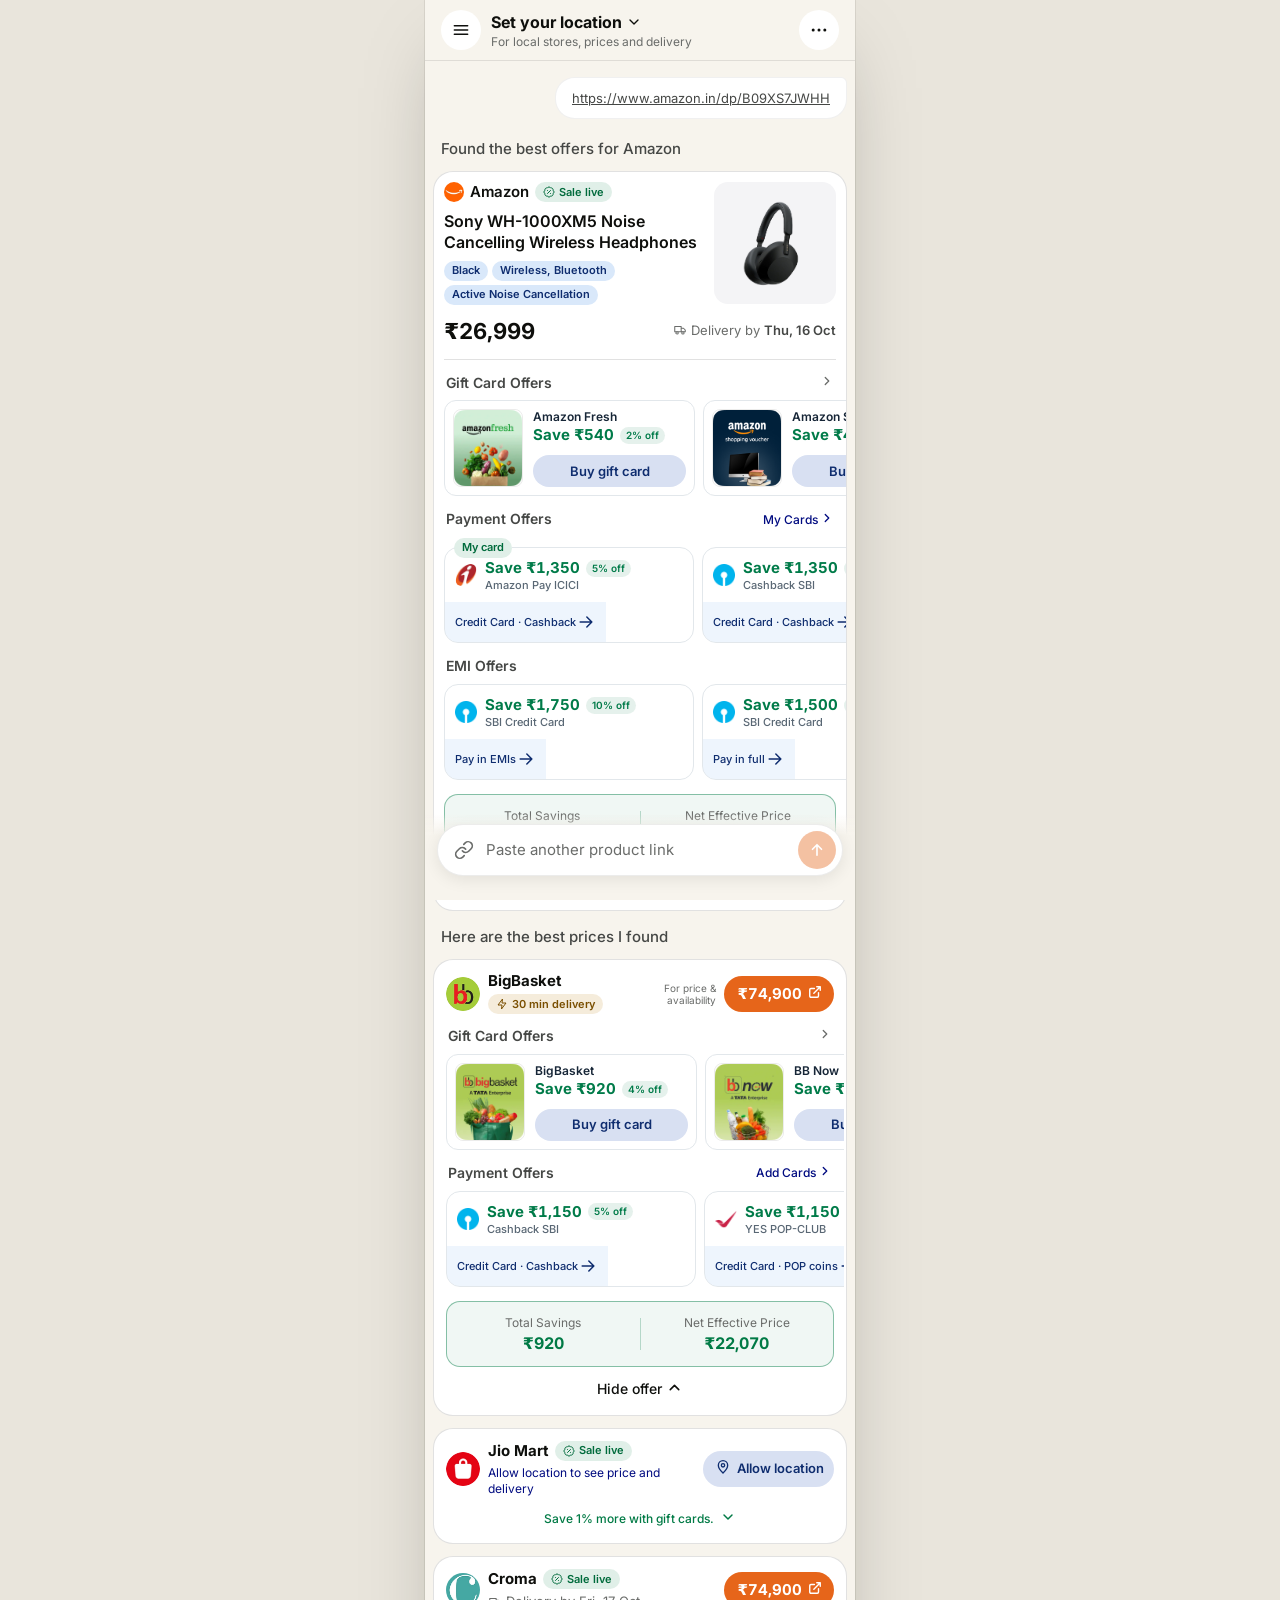
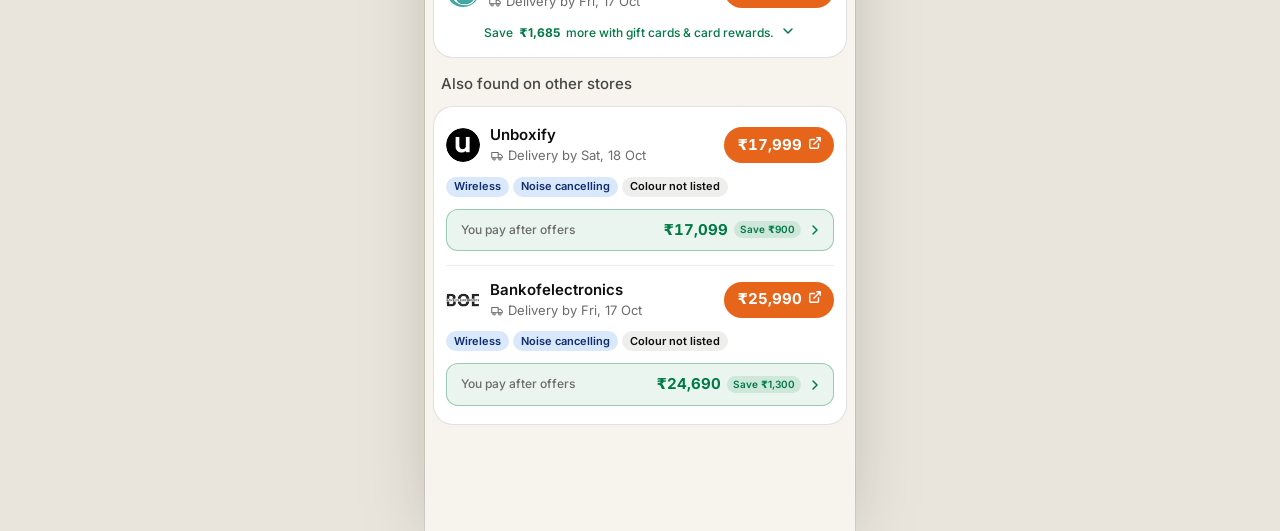
==== save8-local/redesign/results-v5.html @ f4f5a018 "Publish redesign/results-v5.html" ====
<!doctype html>
<html lang="en">
<head>
<meta charset="utf-8">
<meta name="viewport" content="width=device-width,initial-scale=1,viewport-fit=cover">
<meta name="robots" content="noindex,nofollow">
<title>Save8 · Results v5</title>
<meta name="description" content="Save8 results v5: Sony WH-1000XM5 from Amazon, with gift card, card and EMI offers and other stores. Built from Figma frame 488:7755.">
<style>
@font-face{font-family:Inter;src:url(assets-v5/fonts/inter.woff2) format("woff2");font-weight:100 900;font-display:swap}
:root{
  --page:#F7F4ED; --surface:#fff; --photo:#F4F4F6;
  --ink:#0E0F0C; --body:#454745; --muted:#6A6C6A; --muted-2:#596774;
  --line:rgba(14,15,12,.12); --line-soft:rgba(14,15,12,.08); --tile-line:#E2E7EB;
  --green:#007A45; --green-2:#007B49; --orange:#E6651A;
  --chip:#D9E8FA; --chip-ink:#0F2D6F; --btn2:#D8E0F2; --link:#000B80;
  --warn-bg:rgba(184,124,0,.14); --warn:#7A4F00; --neutral-bg:rgba(14,15,12,.07);
  --r-card:20px; --r-tile:14px;
}
*{box-sizing:border-box;margin:0}
html{-webkit-text-size-adjust:100%}
body{background:#e9e5dc;font-family:Inter,system-ui,sans-serif;color:var(--ink);-webkit-font-smoothing:antialiased;font-size:14px;line-height:1.35}
img{display:block;max-width:100%}
button,input{font:inherit;color:inherit}
button{cursor:pointer;border:0;background:none;padding:0}
a{color:inherit;text-decoration:none}
:focus-visible{outline:2px solid var(--orange);outline-offset:2px}
.num{font-variant-numeric:tabular-nums}
.sr-only{position:absolute;width:1px;height:1px;overflow:hidden;clip:rect(0,0,0,0);white-space:nowrap}

/* Phone column */
.app{max-width:430px;min-height:100vh;margin:0 auto;background:var(--page);display:flex;flex-direction:column;position:relative}
@media(min-width:600px){.app{box-shadow:0 0 0 1px rgba(14,15,12,.08),0 30px 80px -30px rgba(14,15,12,.35)}}

/* Header */
.hdr{position:sticky;top:0;z-index:5;display:flex;align-items:center;gap:10px;padding:10px 16px;background:var(--page);border-bottom:1px solid rgba(14,15,12,.10)}
.circle-btn{width:40px;height:40px;border-radius:999px;background:#fff;border:0;display:grid;place-items:center;flex:none}
.circle-btn svg{width:20px;height:20px}
.loc{flex:1;min-width:0;text-align:left;display:flex;flex-direction:column;gap:1px}
.loc .v{display:flex;align-items:center;gap:4px;font-weight:700;font-size:16px;line-height:22px}
.loc .v svg{flex:none}
.loc .h{font-size:12px;line-height:16px;color:var(--muted);white-space:nowrap;overflow:hidden;text-overflow:ellipsis}

/* Content */
main{flex:1;padding:12px 8px 20px;display:flex;flex-direction:column;gap:12px}
.bubble-row{display:flex;justify-content:flex-end;padding:4px 0 4px 48px}
.bubble{background:#fff;border:1px solid rgba(14,15,12,.06);border-radius:20px 6px 20px 20px;padding:11px 16px;max-width:100%}
.bubble a{display:block;font-size:13px;line-height:18px;color:var(--body);text-decoration:underline;white-space:nowrap;overflow:hidden;text-overflow:ellipsis;max-width:260px}
.heading{font-size:15px;font-weight:500;color:var(--body);padding:4px 8px 0}
.card{background:var(--surface);border:1px solid var(--line);border-radius:var(--r-card)}

/* Product + offers */
.po{padding:10px 0;display:flex;flex-direction:column;gap:14px}
.po > .sec{padding:0 10px}
.po > .sec.prod{padding:0 0 14px;margin:0 10px;display:flex;flex-direction:column;gap:12px;border-bottom:1px solid var(--line)}
.prod-top{display:flex;gap:12px;align-items:flex-start}
.prod-info{flex:1;min-width:0;display:flex;flex-direction:column;gap:8px}
.store-line{display:flex;align-items:center;gap:6px}
.store-line img{width:20px;height:20px;border-radius:99px}
.store-line b{font-size:15px;font-weight:600}
.ptitle{font-size:16px;font-weight:600;line-height:21px;display:-webkit-box;-webkit-line-clamp:2;-webkit-box-orient:vertical;overflow:hidden}
.photo{width:122px;height:122px;flex:none;border-radius:14px;background:var(--photo);display:grid;place-items:center;overflow:hidden}
.photo img{width:88%;height:88%;object-fit:contain;mix-blend-mode:multiply}
.price-row{display:flex;justify-content:space-between;align-items:center;gap:8px}
.price-row .p{font-size:22px;font-weight:700;line-height:28px}
.deliv{display:flex;align-items:center;gap:4px;font-size:13px;color:var(--muted);white-space:nowrap}
.deliv b{font-weight:600;color:var(--body)}
.deliv svg{flex:none}

/* Tags */
.tags{display:flex;flex-wrap:wrap;gap:4px}
.tag{display:inline-flex;align-items:center;gap:4px;height:20px;padding:0 8px;border-radius:999px;font-size:11px;font-weight:600;white-space:nowrap;background:var(--chip);color:var(--chip-ink)}
.tag.pos{background:rgba(0,122,69,.12);color:#006B3C}
.tag.warn{background:var(--warn-bg);color:var(--warn)}
.tag.neutral{background:var(--neutral-bg);color:var(--ink)}
.tag svg{width:12px;height:12px}

/* Section headers */
.sh{display:flex;justify-content:space-between;align-items:center;padding:0 2px;margin-bottom:8px}
.sh h3{font-size:14px;font-weight:600;color:var(--body)}
.sh a,.sh button{display:inline-flex;align-items:center;gap:2px;font-size:12px;font-weight:500;color:var(--link)}
.sh .chev{color:var(--muted)}

/* Rails */
.rail{display:flex;gap:8px;overflow-x:auto;scroll-snap-type:x mandatory;scrollbar-width:none;margin-right:-10px;padding-right:10px}
.rail::-webkit-scrollbar{display:none}
.rail > *{scroll-snap-align:start;flex:none}
.rail.tagged{padding-top:10px;position:relative}

/* Gift card tile (horizontal) */
.gc{width:251px;display:flex;gap:10px;padding:8px;background:#fff;border:1px solid var(--tile-line);border-radius:12px}
.gc .art{width:70px;height:78px;border-radius:8px;overflow:hidden;flex:none;border:1px solid rgba(14,15,12,.08)}
.gc .art img{width:100%;height:100%;object-fit:cover}
.gc .d{flex:1;min-width:0;display:flex;flex-direction:column;justify-content:space-between;gap:8px}
.gc .m{font-size:12px;font-weight:600;line-height:16px;color:#172637;white-space:nowrap;overflow:hidden;text-overflow:ellipsis}
.save-row{display:flex;align-items:center;gap:6px}
.save{font-weight:700;color:var(--green-2);font-size:15px;line-height:20px;white-space:nowrap}
.rate{font-size:10px;font-weight:600;line-height:13px;color:var(--green-2);background:rgba(0,123,73,.1);padding:2px 6px;border-radius:999px;white-space:nowrap}
.btn2{display:flex;align-items:center;justify-content:center;height:32px;border-radius:999px;background:var(--btn2);color:var(--chip-ink);font-weight:600;font-size:13px;width:100%}
.btn2:hover{background:#cbd6ee}

/* Bank / EMI tile */
.bo{width:250px;background:#fff;border:1px solid var(--tile-line);border-radius:14px;overflow:hidden;display:flex;flex-direction:column;text-align:left}
.bo .body{display:flex;gap:8px;align-items:center;padding:10px}
.bo .body img{width:22px;height:22px;border-radius:6px;flex:none;object-fit:cover}
.bo .tx{min-width:0;display:flex;flex-direction:column}
.bo .bn{font-size:11px;font-weight:500;color:var(--muted-2);line-height:14px;white-space:nowrap;overflow:hidden;text-overflow:ellipsis}
.bo .foot{display:flex;justify-content:space-between;align-items:center;padding:10px;background:rgba(217,232,250,.45);color:var(--chip-ink);font-size:11px;font-weight:500;line-height:14px}
.bo .foot svg{width:20px;height:20px;flex:none}
.bo:hover .foot{background:rgba(217,232,250,.75)}
.mycard{position:absolute;left:10px;top:0;z-index:1;background:#fff;border-radius:999px}

/* Summary */
.summary{display:flex;align-items:center;border:1px solid rgba(0,122,69,.45);background:rgba(0,122,69,.06);border-radius:14px;padding:13px 0}
.summary > div{flex:1;text-align:center}
.summary .l{font-size:12px;color:var(--muted);line-height:15px}
.summary .v{font-size:16px;font-weight:700;color:var(--green);line-height:19px;margin-top:4px}
.summary .div{flex:none;width:1px;height:32px;background:rgba(0,122,69,.25)}
.hide{display:flex;align-items:center;justify-content:center;gap:4px;font-size:14px;font-weight:500;color:var(--ink);padding:2px 0;width:100%}
.hide svg{transition:transform .2s}
.collapsed .hide svg{transform:rotate(180deg)}
.collapsed .offers{display:none}

/* Store list cards */
.sc{padding:12px;display:flex;flex-direction:column;gap:10px}
.sc-top{display:flex;gap:8px;align-items:center}
.logo34{width:34px;height:34px;border-radius:99px;object-fit:cover;flex:none}
.sc-name{flex:1;min-width:0;display:flex;flex-direction:column;gap:4px}
.sc-name .nr{display:flex;align-items:center;gap:6px;flex-wrap:wrap}
.sc-name .nr b{font-size:15px;font-weight:700;line-height:18px}
.sc-name .msg{font-size:12px;line-height:16px;color:var(--link)}
.price-btn{display:inline-flex;align-items:center;gap:6px;height:36px;padding:0 12px 0 14px;border-radius:999px;background:var(--orange);color:#fff;font-weight:700;font-size:15px;white-space:nowrap;flex:none}
.price-btn:hover{background:#cf5813}
.price-btn svg{width:14px;height:14px}
.loc-btn{display:inline-flex;align-items:center;gap:6px;height:36px;padding:0 10px 0 12px;border-radius:999px;background:var(--btn2);color:var(--chip-ink);font-weight:600;font-size:13px;white-space:nowrap;flex:none}
.loc-btn svg{width:16px;height:16px}
.fpa{font-size:10px;line-height:12px;color:var(--muted);text-align:right;width:52px;flex:none}
.save-line{display:flex;justify-content:center;align-items:center;gap:6px;font-size:12px;font-weight:500;color:var(--green);padding:2px 0}
.save-line b{font-weight:700}
.sc .offers{display:flex;flex-direction:column;gap:14px;padding-top:2px}

/* Other stores list */
.os{padding:4px 12px}
.os-row{display:flex;flex-direction:column;gap:12px;padding:14px 0}
.os-row + .os-row{border-top:1px solid var(--line-soft)}
.os-top{display:flex;gap:10px;align-items:center}
.os-top .n{flex:1;min-width:0;display:flex;flex-direction:column;gap:2px}
.os-top .n b{font-size:15px;font-weight:600;line-height:20px}
.see{display:flex;justify-content:space-between;align-items:center;gap:6px;padding:10px 10px 10px 14px;border-radius:12px;background:rgba(0,122,69,.08);border:1px solid rgba(0,122,69,.35);width:100%;text-align:left}
.see:hover{background:rgba(0,122,69,.12)}
.see .l{font-size:12px;font-weight:500;color:var(--muted)}
.see .r{display:flex;align-items:center;gap:6px}
.see .r b{font-size:15px;font-weight:700;color:var(--green)}
.see .pill{font-size:10px;font-weight:600;color:var(--green);background:rgba(0,122,69,.12);padding:2px 6px;border-radius:999px}

/* Dock */
.dock{position:sticky;bottom:0;padding:10px 12px calc(24px + env(safe-area-inset-bottom));background:linear-gradient(to top,var(--page) 75%,rgba(247,244,237,0))}
.composer{display:flex;align-items:center;gap:10px;height:52px;padding:6px 6px 6px 16px;background:#fff;border:1px solid rgba(14,15,12,.08);border-radius:999px;box-shadow:0 4px 16px rgba(0,0,0,.08)}
.composer svg.link{flex:none;color:var(--muted)}
.composer input{flex:1;min-width:0;border:0;outline:0;background:transparent;font-size:15px}
.composer input::placeholder{color:var(--muted)}
.send{width:38px;height:38px;border-radius:999px;display:grid;place-items:center;background:var(--orange);opacity:.4;flex:none;transition:opacity .2s}
.send.on{opacity:1}
.send svg{width:18px;height:18px}
.toast{position:fixed;left:50%;bottom:100px;transform:translateX(-50%);background:var(--ink);color:#fff;font-size:13px;padding:10px 14px;border-radius:12px;opacity:0;pointer-events:none;transition:opacity .2s;max-width:340px;text-align:center}
.toast.show{opacity:1}
@media (prefers-reduced-motion:reduce){*{transition:none!important}}
</style>
</head>
<body>
<div class="app">
  <header class="hdr">
    <button class="circle-btn" aria-label="Menu"><svg viewBox="0 0 24 24" fill="none"><path d="M4 7h16M4 12h16M4 17h16" stroke="#0E0F0C" stroke-width="1.8" stroke-linecap="round"/></svg></button>
    <button class="loc" id="locBtn" aria-label="Set your location">
      <span class="v">Set your location<svg width="16" height="16" viewBox="0 0 24 24" fill="none"><path d="m6 9 6 6 6-6" stroke="#0E0F0C" stroke-width="2" stroke-linecap="round" stroke-linejoin="round"/></svg></span>
      <span class="h">For local stores, prices and delivery</span>
    </button>
    <button class="circle-btn" aria-label="More"><svg viewBox="0 0 24 24" fill="#0E0F0C"><circle cx="5" cy="12" r="1.8"/><circle cx="12" cy="12" r="1.8"/><circle cx="19" cy="12" r="1.8"/></svg></button>
  </header>

  <main>
    <div class="bubble-row"><div class="bubble"><a href="https://www.amazon.in/dp/B09XS7JWHH" target="_blank" rel="noopener">https://www.amazon.in/dp/B09XS7JWHH</a></div></div>

    <h2 class="heading">Found the best offers for Amazon</h2>

    <section class="card po" id="amazonCard">
      <div class="sec prod">
        <div class="prod-top">
          <div class="prod-info">
            <div class="store-line"><img src="assets-v5/logos/stores/amazon.png" alt=""><b>Amazon</b><span class="tag pos" data-icon="sale">Sale live</span></div>
            <p class="ptitle">Sony WH-1000XM5 Noise Cancelling Wireless Headphones</p>
            <div class="tags"><span class="tag">Black</span><span class="tag">Wireless, Bluetooth</span><span class="tag">Active Noise Cancellation</span></div>
          </div>
          <div class="photo"><img src="assets-v5/products/sony-wh-1000xm5-black.jpg" alt="Sony WH-1000XM5, black"></div>
        </div>
        <div class="price-row"><span class="p num">₹26,999</span><span class="deliv" data-icon="truck">Delivery by <b>Thu, 16 Oct</b></span></div>
      </div>

      <div class="offers">
        <div class="sec" style="padding:0 10px">
          <div class="sh"><h3>Gift Card Offers</h3><span class="chev" data-icon="chev"></span></div>
          <div class="rail" id="giftAmazon"></div>
        </div>
        <div class="sec" style="padding:14px 10px 0">
          <div class="sh"><h3>Payment Offers</h3><a href="#" data-toast="Your saved cards would open here.">My Cards <span data-icon="chev"></span></a></div>
          <div class="rail tagged" id="payAmazon"><span class="mycard"><span class="tag pos">My card</span></span></div>
        </div>
        <div class="sec" style="padding:14px 10px 0">
          <div class="sh"><h3>EMI Offers</h3></div>
          <div class="rail" id="emiAmazon"></div>
        </div>
        <div class="sec" style="padding:14px 10px 0">
          <div class="summary"><div><p class="l">Total Savings</p><p class="v num">₹472</p></div><span class="div"></span><div><p class="l">Net Effective Price</p><p class="v num">₹26,527</p></div></div>
        </div>
      </div>
      <div class="sec"><button class="hide" data-toggle><span>Hide offer</span><span data-icon="up"></span></button></div>
    </section>

    <h2 class="heading">Here are the best prices I found</h2>

    <section class="card sc" id="bbCard">
      <div class="sc-top">
        <img class="logo34" src="assets-v5/logos/stores/bigbasket.png" alt="">
        <div class="sc-name"><div class="nr"><b>BigBasket</b></div><span><span class="tag warn" data-icon="bolt">30 min delivery</span></span></div>
        <span class="fpa">For price &amp; availability</span>
        <a class="price-btn num" href="#" data-toast="Opens BigBasket in a new tab.">₹74,900 <span data-icon="ext"></span></a>
      </div>
      <div class="offers">
        <div><div class="sh"><h3>Gift Card Offers</h3><span class="chev" data-icon="chev"></span></div><div class="rail" id="giftBB"></div></div>
        <div><div class="sh"><h3>Payment Offers</h3><a href="#" data-toast="Your saved cards would open here.">Add Cards <span data-icon="chev"></span></a></div><div class="rail" id="payBB"></div></div>
        <div class="summary"><div><p class="l">Total Savings</p><p class="v num">₹920</p></div><span class="div"></span><div><p class="l">Net Effective Price</p><p class="v num">₹22,070</p></div></div>
      </div>
      <button class="hide" data-toggle><span>Hide offer</span><span data-icon="up"></span></button>
    </section>

    <section class="card sc">
      <div class="sc-top">
        <img class="logo34" src="assets-v5/logos/stores/jiomart.png" alt="">
        <div class="sc-name"><div class="nr"><b>Jio Mart</b><span class="tag pos" data-icon="sale">Sale live</span></div><p class="msg">Allow location to see price and delivery</p></div>
        <button class="loc-btn" data-toast="Location permission would be requested here."><span data-icon="pin"></span>Allow location</button>
      </div>
      <p class="save-line">Save 1% more with gift cards. <span data-icon="down"></span></p>
    </section>

    <section class="card sc">
      <div class="sc-top">
        <img class="logo34" src="assets-v5/logos/stores/croma.png" alt="">
        <div class="sc-name"><div class="nr"><b>Croma</b><span class="tag pos" data-icon="sale">Sale live</span></div><span class="deliv" data-icon="truck">Delivery by Fri, 17 Oct</span></div>
        <a class="price-btn num" href="#" data-toast="Opens Croma in a new tab.">₹74,900 <span data-icon="ext"></span></a>
      </div>
      <p class="save-line">Save <b>₹1,685</b> more with gift cards &amp; card rewards. <span data-icon="down"></span></p>
    </section>

    <h2 class="heading">Also found on other stores</h2>
    <section class="card os" id="others"></section>
  </main>

  <div class="dock">
    <form class="composer" id="composer">
      <svg class="link" width="20" height="20" viewBox="0 0 24 24" fill="none"><path d="M10 13a5 5 0 0 0 7.54.54l3-3a5 5 0 0 0-7.07-7.07l-1.72 1.71" stroke="currentColor" stroke-width="2" stroke-linecap="round" stroke-linejoin="round"/><path d="M14 11a5 5 0 0 0-7.54-.54l-3 3a5 5 0 0 0 7.07 7.07l1.71-1.71" stroke="currentColor" stroke-width="2" stroke-linecap="round" stroke-linejoin="round"/></svg>
      <label class="sr-only" for="url">Product link</label>
      <input id="url" type="url" inputmode="url" placeholder="Paste another product link" autocomplete="off">
      <button class="send" id="send" type="submit" aria-label="Compare prices"><svg viewBox="0 0 24 24" fill="none"><path d="M12 19V5M6 11l6-6 6 6" stroke="#fff" stroke-width="2.2" stroke-linecap="round" stroke-linejoin="round"/></svg></button>
    </form>
  </div>
  <div class="toast" id="toast" role="status" aria-live="polite"></div>
</div>

<script>
const A = "assets-v5/logos/";
const ICON = {
  chev: '<svg width="14" height="14" viewBox="0 0 24 24" fill="none"><path d="m9 6 6 6-6 6" stroke="currentColor" stroke-width="2.2" stroke-linecap="round" stroke-linejoin="round"/></svg>',
  up: '<svg width="17" height="17" viewBox="0 0 24 24" fill="none"><path d="m6 15 6-6 6 6" stroke="currentColor" stroke-width="2.2" stroke-linecap="round" stroke-linejoin="round"/></svg>',
  down: '<svg width="16" height="16" viewBox="0 0 24 24" fill="none"><path d="m6 9 6 6 6-6" stroke="currentColor" stroke-width="2.2" stroke-linecap="round" stroke-linejoin="round"/></svg>',
  ext: '<svg viewBox="0 0 24 24" fill="none"><path d="M18 13v6a2 2 0 0 1-2 2H5a2 2 0 0 1-2-2V8a2 2 0 0 1 2-2h6M15 3h6v6M10 14 21 3" stroke="currentColor" stroke-width="2.4" stroke-linecap="round" stroke-linejoin="round"/></svg>',
  arrow: '<svg viewBox="0 0 24 24" fill="none"><path d="M5 12h14M13 6l6 6-6 6" stroke="currentColor" stroke-width="1.8" stroke-linecap="round" stroke-linejoin="round"/></svg>',
  truck: '<svg width="14" height="14" viewBox="0 0 24 24" fill="none"><path d="M3 6h11v9H3zM14 9h4l3 3v3h-7" stroke="currentColor" stroke-width="1.8" stroke-linejoin="round"/><circle cx="7" cy="17" r="2" fill="#fff" stroke="currentColor" stroke-width="1.8"/><circle cx="17" cy="17" r="2" fill="#fff" stroke="currentColor" stroke-width="1.8"/></svg>',
  sale: '<svg viewBox="0 0 24 24" fill="none"><path d="M3.85 8.62a4 4 0 0 1 4.78-4.77 4 4 0 0 1 6.74 0 4 4 0 0 1 4.78 4.78 4 4 0 0 1 0 6.74 4 4 0 0 1-4.77 4.78 4 4 0 0 1-6.75 0 4 4 0 0 1-4.78-4.77 4 4 0 0 1 0-6.76Z" stroke="currentColor" stroke-width="2"/><path d="m15 9-6 6M9 9h.01M15 15h.01" stroke="currentColor" stroke-width="2" stroke-linecap="round"/></svg>',
  bolt: '<svg viewBox="0 0 24 24" fill="none"><path d="M13 2 4 14h8l-1 8 9-12h-8l1-8z" stroke="currentColor" stroke-width="2" stroke-linejoin="round"/></svg>',
  pin: '<svg viewBox="0 0 24 24" fill="none"><path d="M12 21s-7-6.1-7-11.5A7 7 0 0 1 19 9.5C19 14.9 12 21 12 21Z" stroke="currentColor" stroke-width="2"/><circle cx="12" cy="9.5" r="2.5" stroke="currentColor" stroke-width="2"/></svg>',
};
const icon = (k) => ICON[k] || "";
const insertIcons = (root = document) => root.querySelectorAll("[data-icon]").forEach(el => {
  const k = el.dataset.icon, svg = icon(k);
  if (!svg || el.dataset.done) return; el.dataset.done = 1;
  if (k === "truck" || k === "sale" || k === "bolt" || k === "pin") el.insertAdjacentHTML("afterbegin", svg);
  else el.insertAdjacentHTML("beforeend", svg);
});

const giftTile = g => `<div class="gc"><div class="art"><img src="${A}gift-cards/${g.img}" alt="${g.name} gift card"></div>
  <div class="d"><div><p class="m">${g.name}</p><div class="save-row"><span class="save num">Save ₹${g.save}</span><span class="rate">${g.rate} off</span></div></div>
  <button class="btn2" data-toast="Buying the ${g.name} gift card would start here.">Buy gift card</button></div></div>`;
const bankTile = b => `<button class="bo" data-toast="${b.name}: ${b.rate} off. Details and terms would open here.">
  <span class="body"><img src="${A}banks/${b.img}" alt=""><span class="tx"><span class="save-row"><span class="save num">Save ₹${b.save}</span><span class="rate">${b.rate}</span></span><span class="bn">${b.name}</span></span></span>
  <span class="foot"><span>${b.foot}</span>${icon("arrow")}</span></button>`;

const GIFT_AMAZON = [
  {name:"Amazon Fresh", img:"amazon-fresh.png", save:"540", rate:"2%"},
  {name:"Amazon Shopping", img:"amazon-shopping.png", save:"472", rate:"1.75%"},
  {name:"Amazon Pay", img:"amazon-pay.png", save:"337", rate:"1.25%"},
];
const GIFT_BB = [
  {name:"BigBasket", img:"bigbasket.png", save:"920", rate:"4%"},
  {name:"BB Now", img:"bb-now.png", save:"908", rate:"3.95%"},
];
const cards = (amt, list) => list.map(([name, img, foot]) => ({name, img, foot, save: amt, rate: "5% off"}));
const PAY_AMAZON = cards("1,350", [["Amazon Pay ICICI","icici-amazon-pay.png","Credit Card · Cashback"],["Cashback SBI","sbi-card.png","Credit Card · Cashback"],["YES POP-CLUB","yes-bank.png","Credit Card · POP coins"]]);
const PAY_BB = cards("1,150", [["Cashback SBI","sbi-card.png","Credit Card · Cashback"],["YES POP-CLUB","yes-bank.png","Credit Card · POP coins"],["IndusInd CRED RuPay","indusind.png","Credit Card · CRED points"]]);
const EMI = [
  ["1,750","10% off","SBI Credit Card","Pay in EMIs"],
  ["1,500","10% off","SBI Credit Card","Pay in full"],
  ["500","₹500 off","SBI Credit Card","Extra on EMIs"],
  ["500","₹500 off","SBI Debit Card","Pay in full"],
  ["500","₹500 off","SBI Credit Card","Extra, pay in full"],
].map(([save, rate, name, foot]) => ({save, rate, name, foot, img: "sbi-card.png"}));

const put = (id, html) => document.getElementById(id).insertAdjacentHTML("beforeend", html);
put("giftAmazon", GIFT_AMAZON.map(giftTile).join(""));
put("payAmazon", PAY_AMAZON.map(bankTile).join(""));
put("emiAmazon", EMI.map(bankTile).join(""));
put("giftBB", GIFT_BB.map(giftTile).join(""));
put("payBB", PAY_BB.map(bankTile).join(""));

const OTHERS = [
  {name:"Unboxify", logo:"unboxify.png", deliv:"Sat, 18 Oct", price:"17,999", after:"17,099", save:"900"},
  {name:"Bankofelectronics", logo:"bankofelectronics.png", deliv:"Fri, 17 Oct", price:"25,990", after:"24,690", save:"1,300"},
];
document.getElementById("others").innerHTML = OTHERS.map(o => `<div class="os-row">
  <div class="os-top"><img class="logo34" src="${A}stores/${o.logo}" alt=""><div class="n"><b>${o.name}</b><span class="deliv" data-icon="truck">Delivery by ${o.deliv}</span></div>
    <a class="price-btn num" href="#" data-toast="Opens ${o.name} in a new tab.">₹${o.price} <span data-icon="ext"></span></a></div>
  <div class="tags"><span class="tag">Wireless</span><span class="tag">Noise cancelling</span><span class="tag neutral">Colour not listed</span></div>
  <button class="see" data-toast="${o.name} offers would open here."><span class="l">You pay after offers</span><span class="r"><b class="num">₹${o.after}</b><span class="pill">Save ₹${o.save}</span>${icon("chev").replace('width="14" height="14"','width="16" height="16"').replace("currentColor","#007A45")}</span></button>
</div>`).join("");
insertIcons();

// Hide / show offers
document.querySelectorAll("[data-toggle]").forEach(b => b.addEventListener("click", () => {
  const card = b.closest(".card"); const c = card.classList.toggle("collapsed");
  b.querySelector("span").textContent = c ? "Show offers" : "Hide offer";
}));

// Toasts for prototype-only actions
const toast = document.getElementById("toast"); let tt;
document.addEventListener("click", e => {
  const t = e.target.closest("[data-toast]"); if (!t) return;
  e.preventDefault(); toast.textContent = t.dataset.toast; toast.classList.add("show");
  clearTimeout(tt); tt = setTimeout(() => toast.classList.remove("show"), 2200);
});
document.getElementById("locBtn").addEventListener("click", () => { toast.textContent = "Location picker would open here."; toast.classList.add("show"); clearTimeout(tt); tt = setTimeout(() => toast.classList.remove("show"), 2200); });

// Composer: send turns solid when there is text
const url = document.getElementById("url"), send = document.getElementById("send");
url.addEventListener("input", () => send.classList.toggle("on", url.value.trim().length > 0));
document.getElementById("composer").addEventListener("submit", e => {
  e.preventDefault(); if (!url.value.trim()) return;
  toast.textContent = "Comparing prices for the new link…"; toast.classList.add("show");
  clearTimeout(tt); tt = setTimeout(() => toast.classList.remove("show"), 2200);
});
</script>
</body>
</html>
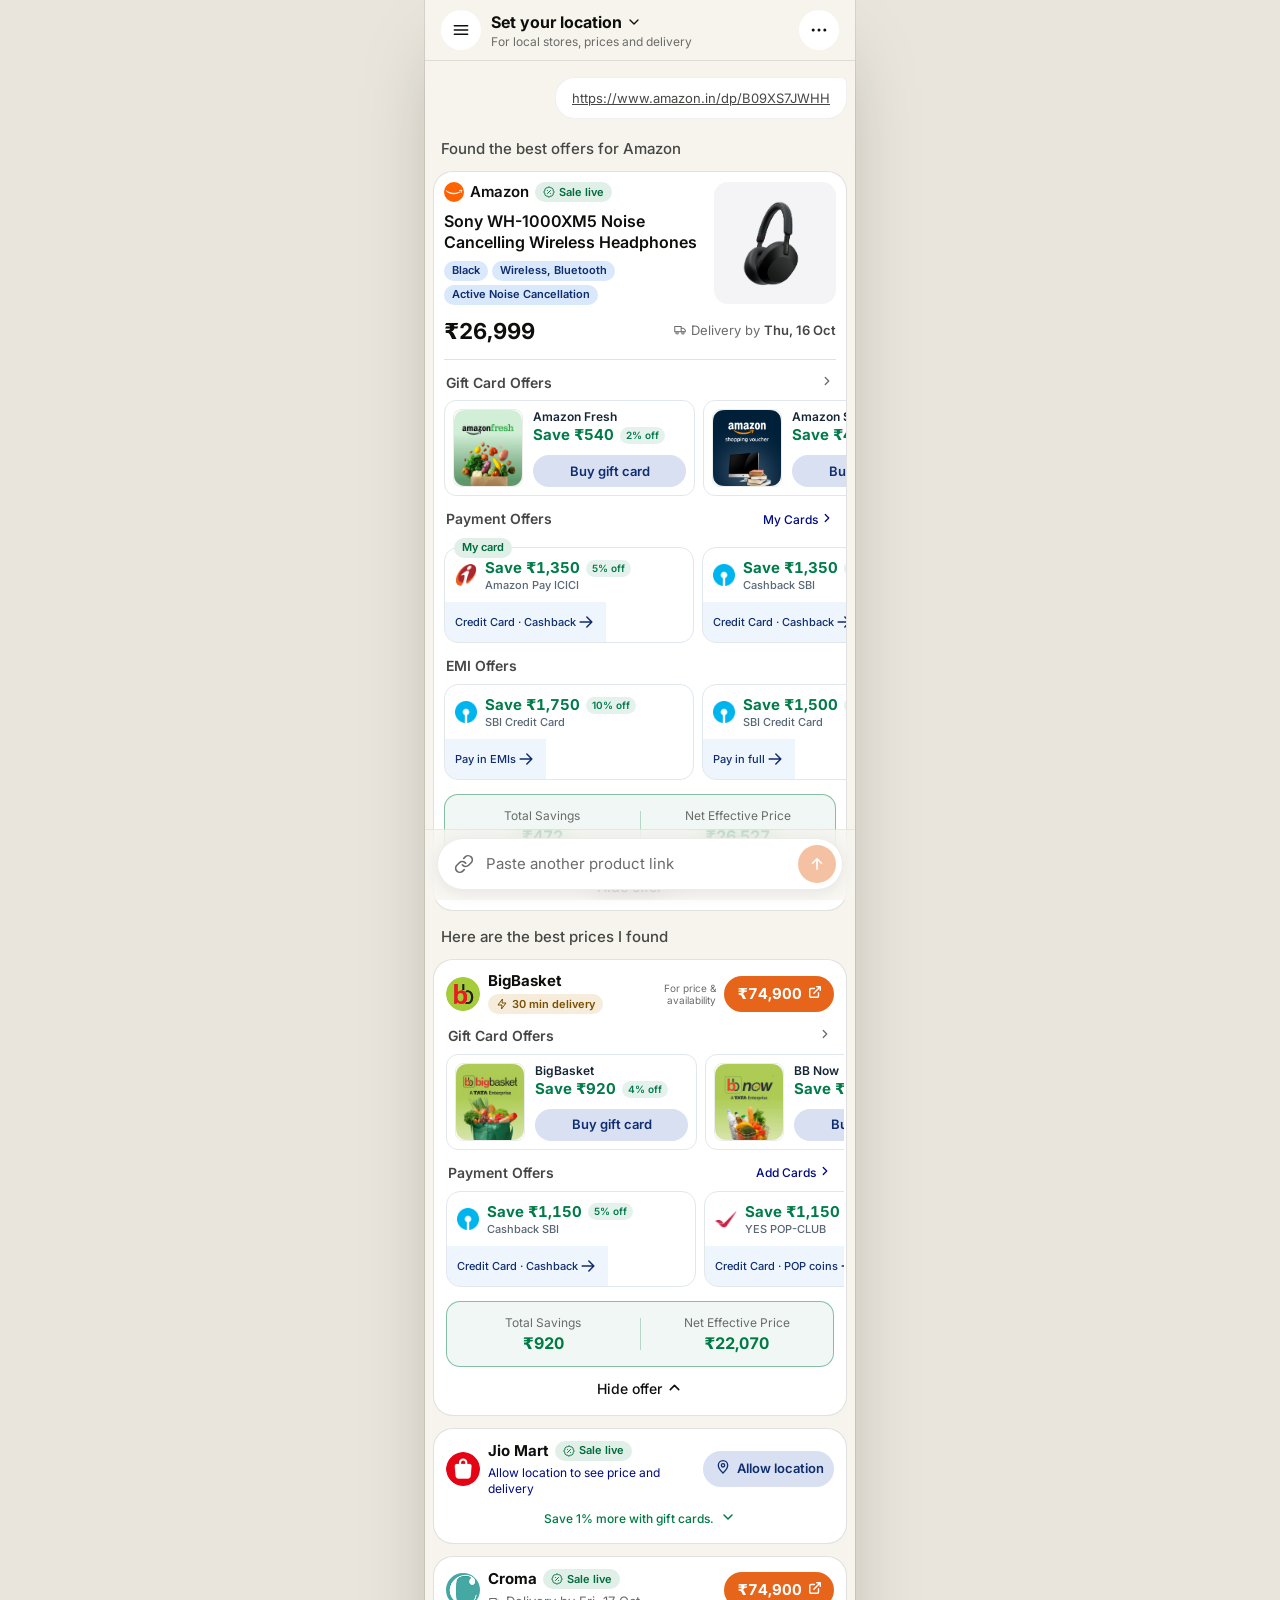
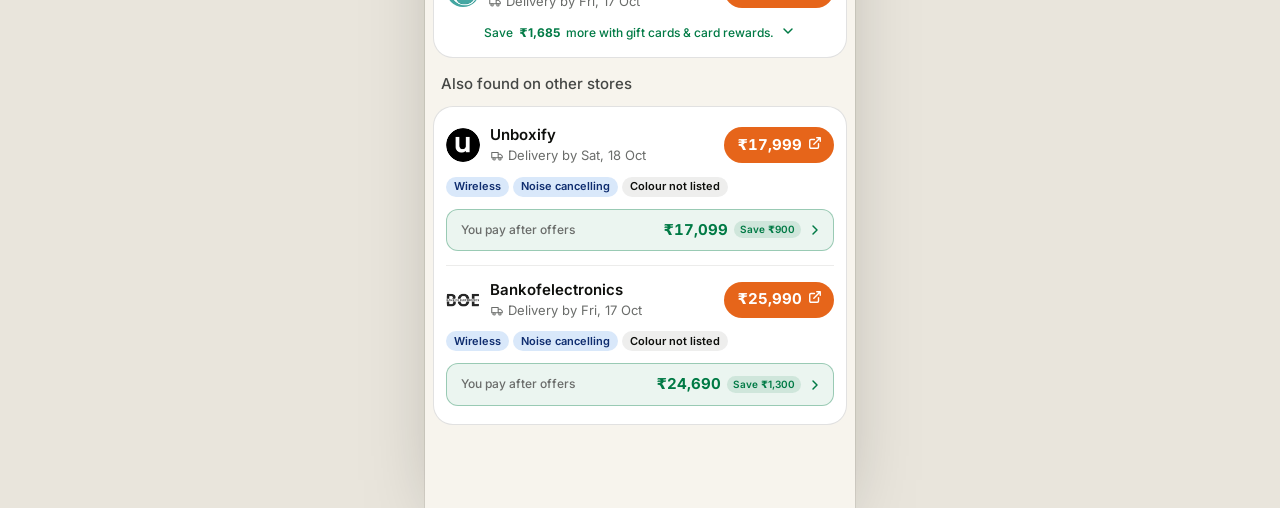
==== commit 281e7066: "Publish redesign/results-v5.html" ====
--- a/save8-local/redesign/results-v5.html
+++ b/save8-local/redesign/results-v5.html
@@ -42,7 +42,7 @@
 .loc .h{font-size:12px;line-height:16px;color:var(--muted);white-space:nowrap;overflow:hidden;text-overflow:ellipsis}
 
 /* Content */
-main{flex:1;padding:12px 8px 20px;display:flex;flex-direction:column;gap:12px}
+main{flex:1;padding:12px 8px 12px;display:flex;flex-direction:column;gap:12px}
 .bubble-row{display:flex;justify-content:flex-end;padding:4px 0 4px 48px}
 .bubble{background:#fff;border:1px solid rgba(14,15,12,.06);border-radius:20px 6px 20px 20px;padding:11px 16px;max-width:100%}
 .bubble a{display:block;font-size:13px;line-height:18px;color:var(--body);text-decoration:underline;white-space:nowrap;overflow:hidden;text-overflow:ellipsis;max-width:260px}
@@ -154,7 +154,7 @@
 .see .pill{font-size:10px;font-weight:600;color:var(--green);background:rgba(0,122,69,.12);padding:2px 6px;border-radius:999px}
 
 /* Dock */
-.dock{position:sticky;bottom:0;padding:10px 12px calc(24px + env(safe-area-inset-bottom));background:linear-gradient(to top,var(--page) 75%,rgba(247,244,237,0))}
+.dock{position:sticky;bottom:0;padding:8px 12px calc(10px + env(safe-area-inset-bottom));background:rgba(247,244,237,.62);-webkit-backdrop-filter:blur(14px) saturate(1.2);backdrop-filter:blur(14px) saturate(1.2);border-top:1px solid rgba(14,15,12,.06)}
 .composer{display:flex;align-items:center;gap:10px;height:52px;padding:6px 6px 6px 16px;background:#fff;border:1px solid rgba(14,15,12,.08);border-radius:999px;box-shadow:0 4px 16px rgba(0,0,0,.08)}
 .composer svg.link{flex:none;color:var(--muted)}
 .composer input{flex:1;min-width:0;border:0;outline:0;background:transparent;font-size:15px}
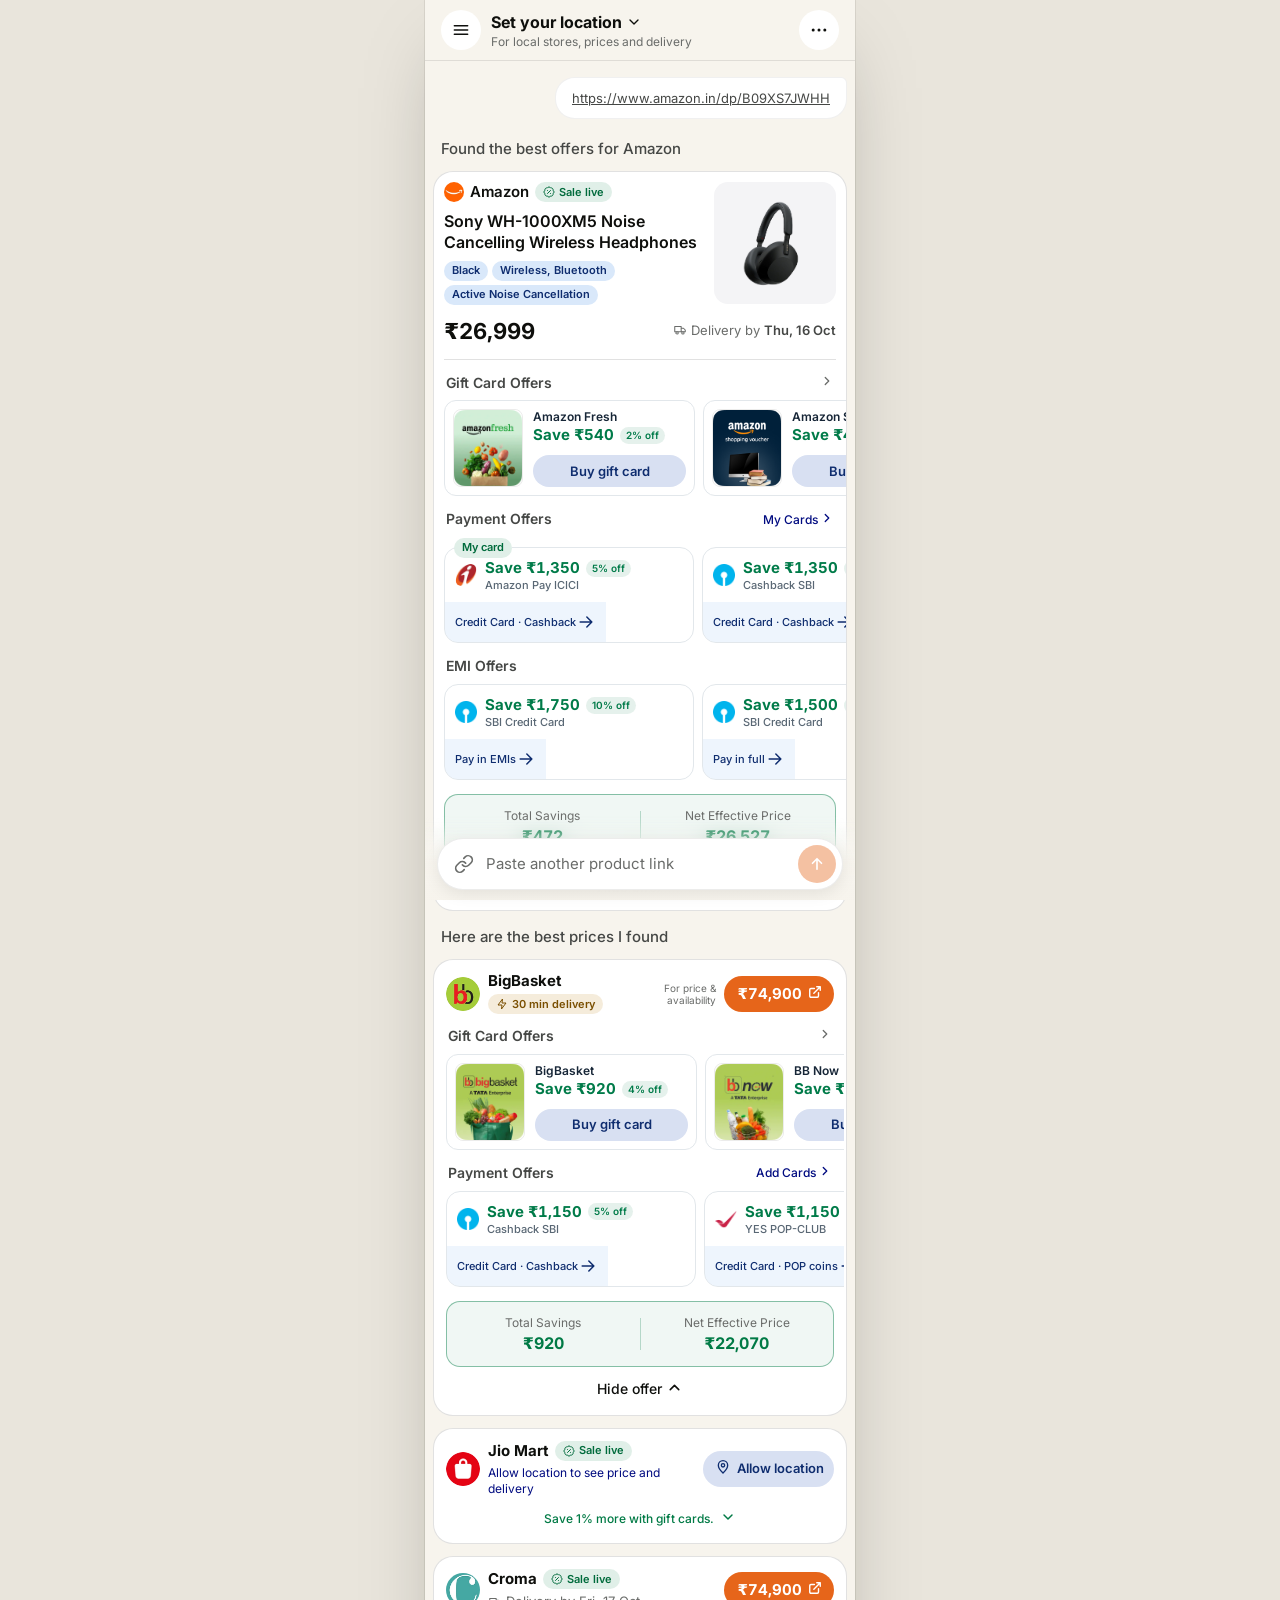
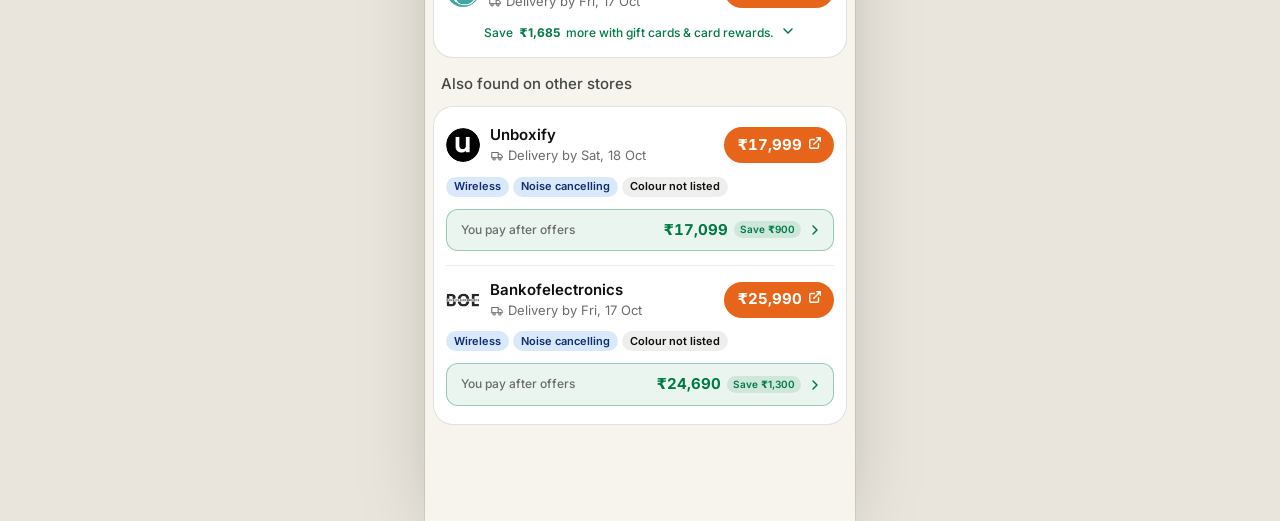
==== commit 6da8f484: "Publish redesign/results-v5.html" ====
--- a/save8-local/redesign/results-v5.html
+++ b/save8-local/redesign/results-v5.html
@@ -154,7 +154,13 @@
 .see .pill{font-size:10px;font-weight:600;color:var(--green);background:rgba(0,122,69,.12);padding:2px 6px;border-radius:999px}
 
 /* Dock */
-.dock{position:sticky;bottom:0;padding:8px 12px calc(10px + env(safe-area-inset-bottom));background:rgba(247,244,237,.62);-webkit-backdrop-filter:blur(14px) saturate(1.2);backdrop-filter:blur(14px) saturate(1.2);border-top:1px solid rgba(14,15,12,.06)}
+/* Gradual fade: clear at the top, fully opaque page colour at the bottom.
+   The blur sits on its own layer and is masked so it also fades in. */
+.dock{position:sticky;bottom:0;isolation:isolate;padding:22px 12px calc(10px + env(safe-area-inset-bottom))}
+.dock::before{content:"";position:absolute;inset:0;z-index:-1;pointer-events:none;
+  background:linear-gradient(to bottom,rgba(247,244,237,0) 0%,rgba(247,244,237,.7) 40%,rgba(247,244,237,.95) 70%,#F7F4ED 100%);
+  -webkit-backdrop-filter:blur(10px);backdrop-filter:blur(10px);
+  -webkit-mask-image:linear-gradient(to bottom,transparent 0%,#000 55%);mask-image:linear-gradient(to bottom,transparent 0%,#000 55%)}
 .composer{display:flex;align-items:center;gap:10px;height:52px;padding:6px 6px 6px 16px;background:#fff;border:1px solid rgba(14,15,12,.08);border-radius:999px;box-shadow:0 4px 16px rgba(0,0,0,.08)}
 .composer svg.link{flex:none;color:var(--muted)}
 .composer input{flex:1;min-width:0;border:0;outline:0;background:transparent;font-size:15px}
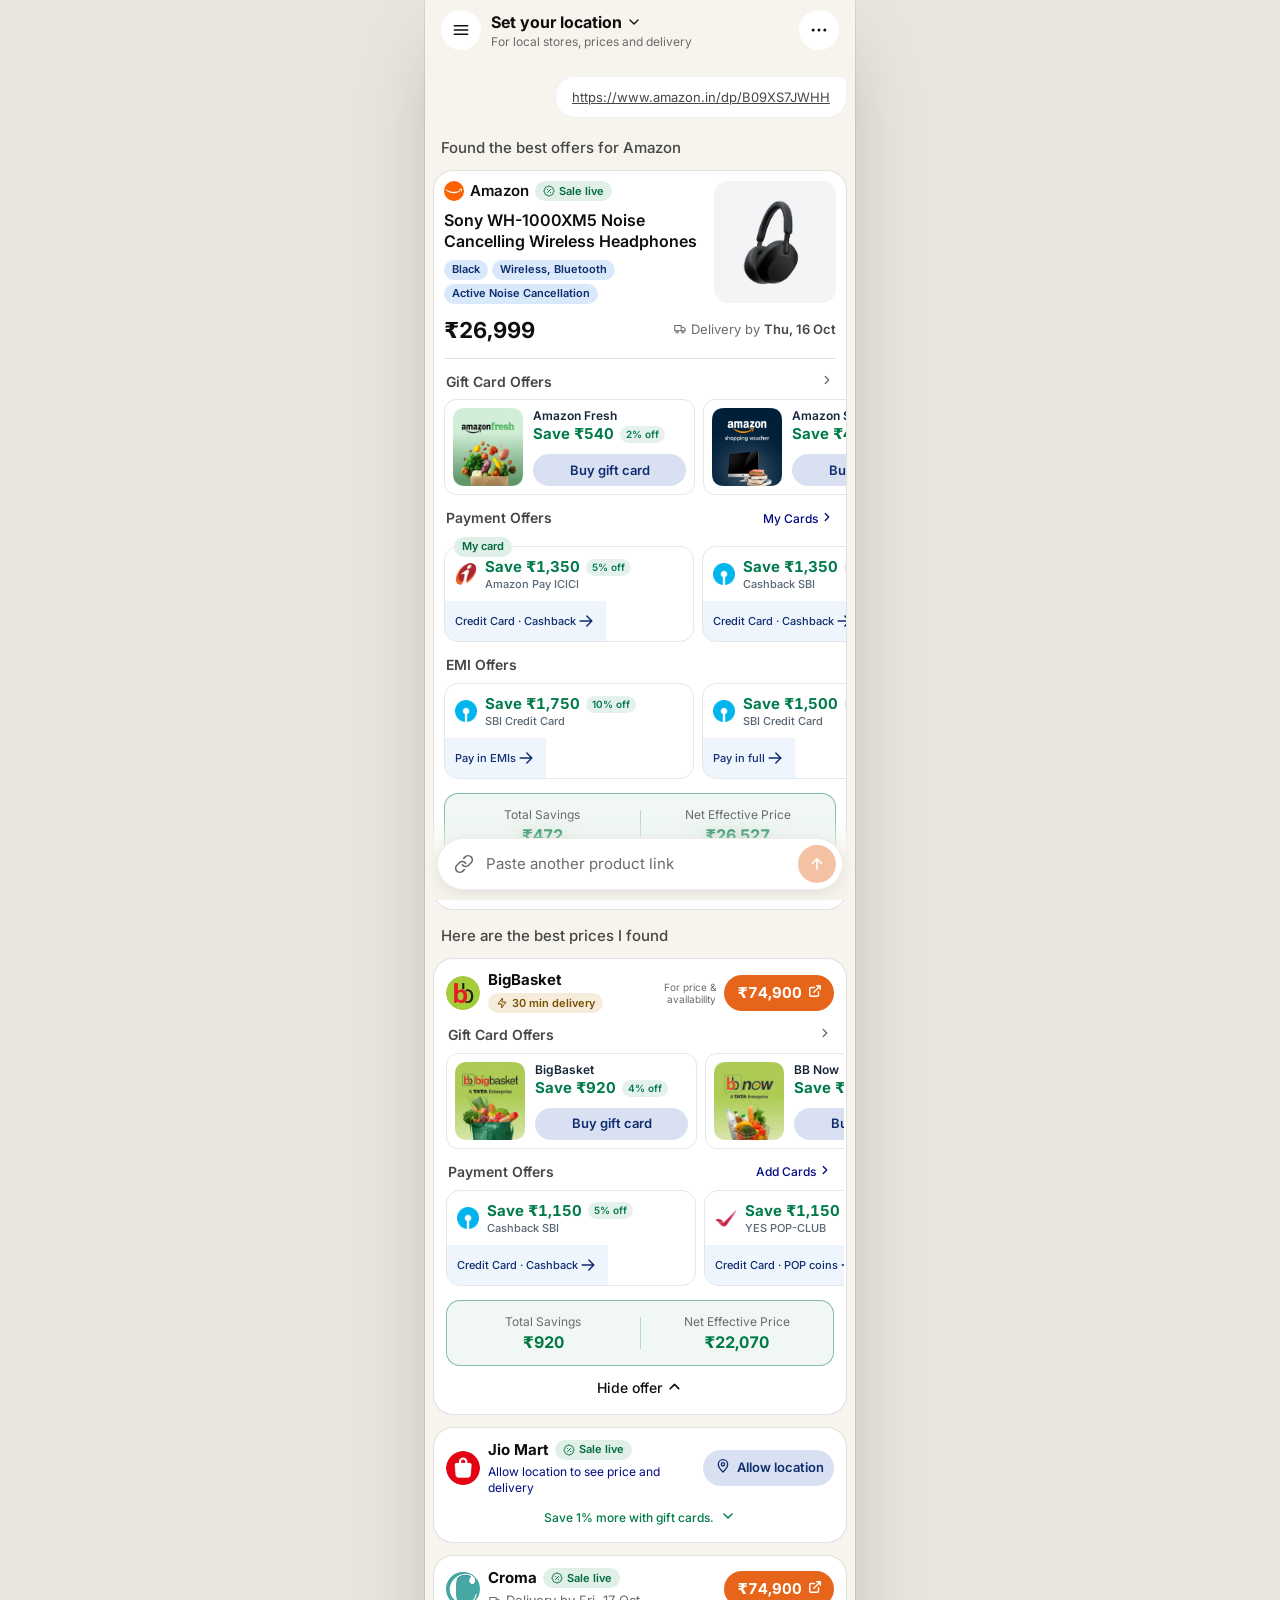
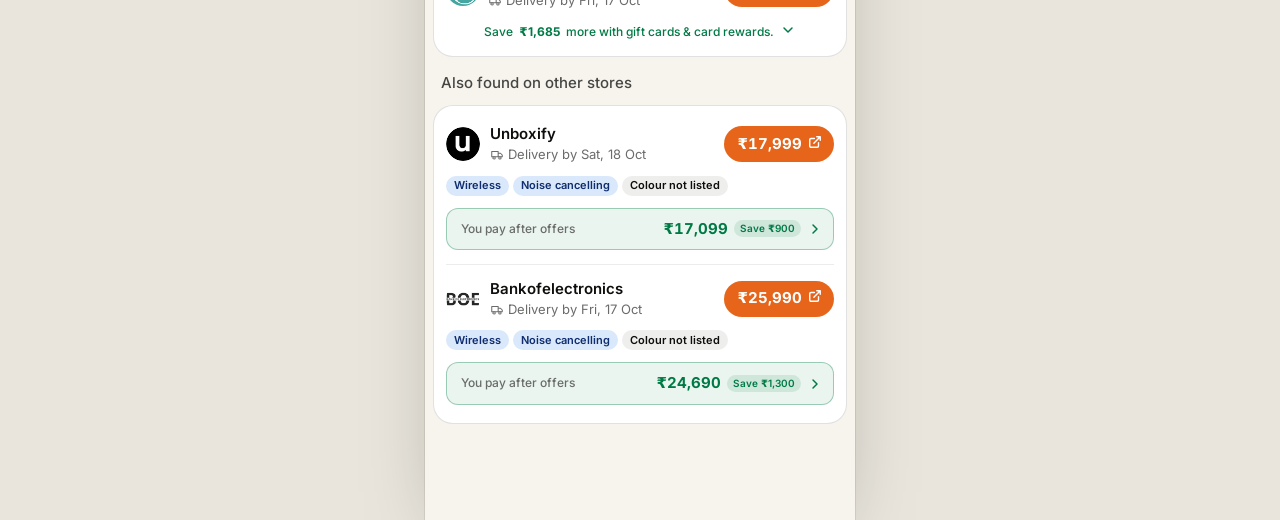
==== commit eb7c2efb: "Publish redesign/results-v5.html" ====
--- a/save8-local/redesign/results-v5.html
+++ b/save8-local/redesign/results-v5.html
@@ -33,7 +33,8 @@
 @media(min-width:600px){.app{box-shadow:0 0 0 1px rgba(14,15,12,.08),0 30px 80px -30px rgba(14,15,12,.35)}}
 
 /* Header */
-.hdr{position:sticky;top:0;z-index:5;display:flex;align-items:center;gap:10px;padding:10px 16px;background:var(--page);border-bottom:1px solid rgba(14,15,12,.10)}
+.hdr{position:sticky;top:0;z-index:5;display:flex;align-items:center;gap:10px;padding:10px 16px;background:var(--page);box-shadow:0 0 0 rgba(60,48,20,0);transition:box-shadow .2s ease}
+.hdr.scrolled{box-shadow:0 4px 12px -6px rgba(60,48,20,.22)}
 .circle-btn{width:40px;height:40px;border-radius:999px;background:#fff;border:0;display:grid;place-items:center;flex:none}
 .circle-btn svg{width:20px;height:20px}
 .loc{flex:1;min-width:0;text-align:left;display:flex;flex-direction:column;gap:1px}
@@ -89,7 +90,7 @@
 
 /* Gift card tile (horizontal) */
 .gc{width:251px;display:flex;gap:10px;padding:8px;background:#fff;border:1px solid var(--tile-line);border-radius:12px}
-.gc .art{width:70px;height:78px;border-radius:8px;overflow:hidden;flex:none;border:1px solid rgba(14,15,12,.08)}
+.gc .art{width:70px;height:78px;border-radius:8px;overflow:hidden;flex:none}
 .gc .art img{width:100%;height:100%;object-fit:cover}
 .gc .d{flex:1;min-width:0;display:flex;flex-direction:column;justify-content:space-between;gap:8px}
 .gc .m{font-size:12px;font-weight:600;line-height:16px;color:#172637;white-space:nowrap;overflow:hidden;text-overflow:ellipsis}
@@ -354,6 +355,11 @@
 });
 document.getElementById("locBtn").addEventListener("click", () => { toast.textContent = "Location picker would open here."; toast.classList.add("show"); clearTimeout(tt); tt = setTimeout(() => toast.classList.remove("show"), 2200); });
 
+// Header: soft shadow only after the page has scrolled
+const hdr = document.querySelector(".hdr");
+const onScroll = () => hdr.classList.toggle("scrolled", window.scrollY > 4);
+addEventListener("scroll", onScroll, { passive: true }); onScroll();
+
 // Composer: send turns solid when there is text
 const url = document.getElementById("url"), send = document.getElementById("send");
 url.addEventListener("input", () => send.classList.toggle("on", url.value.trim().length > 0));
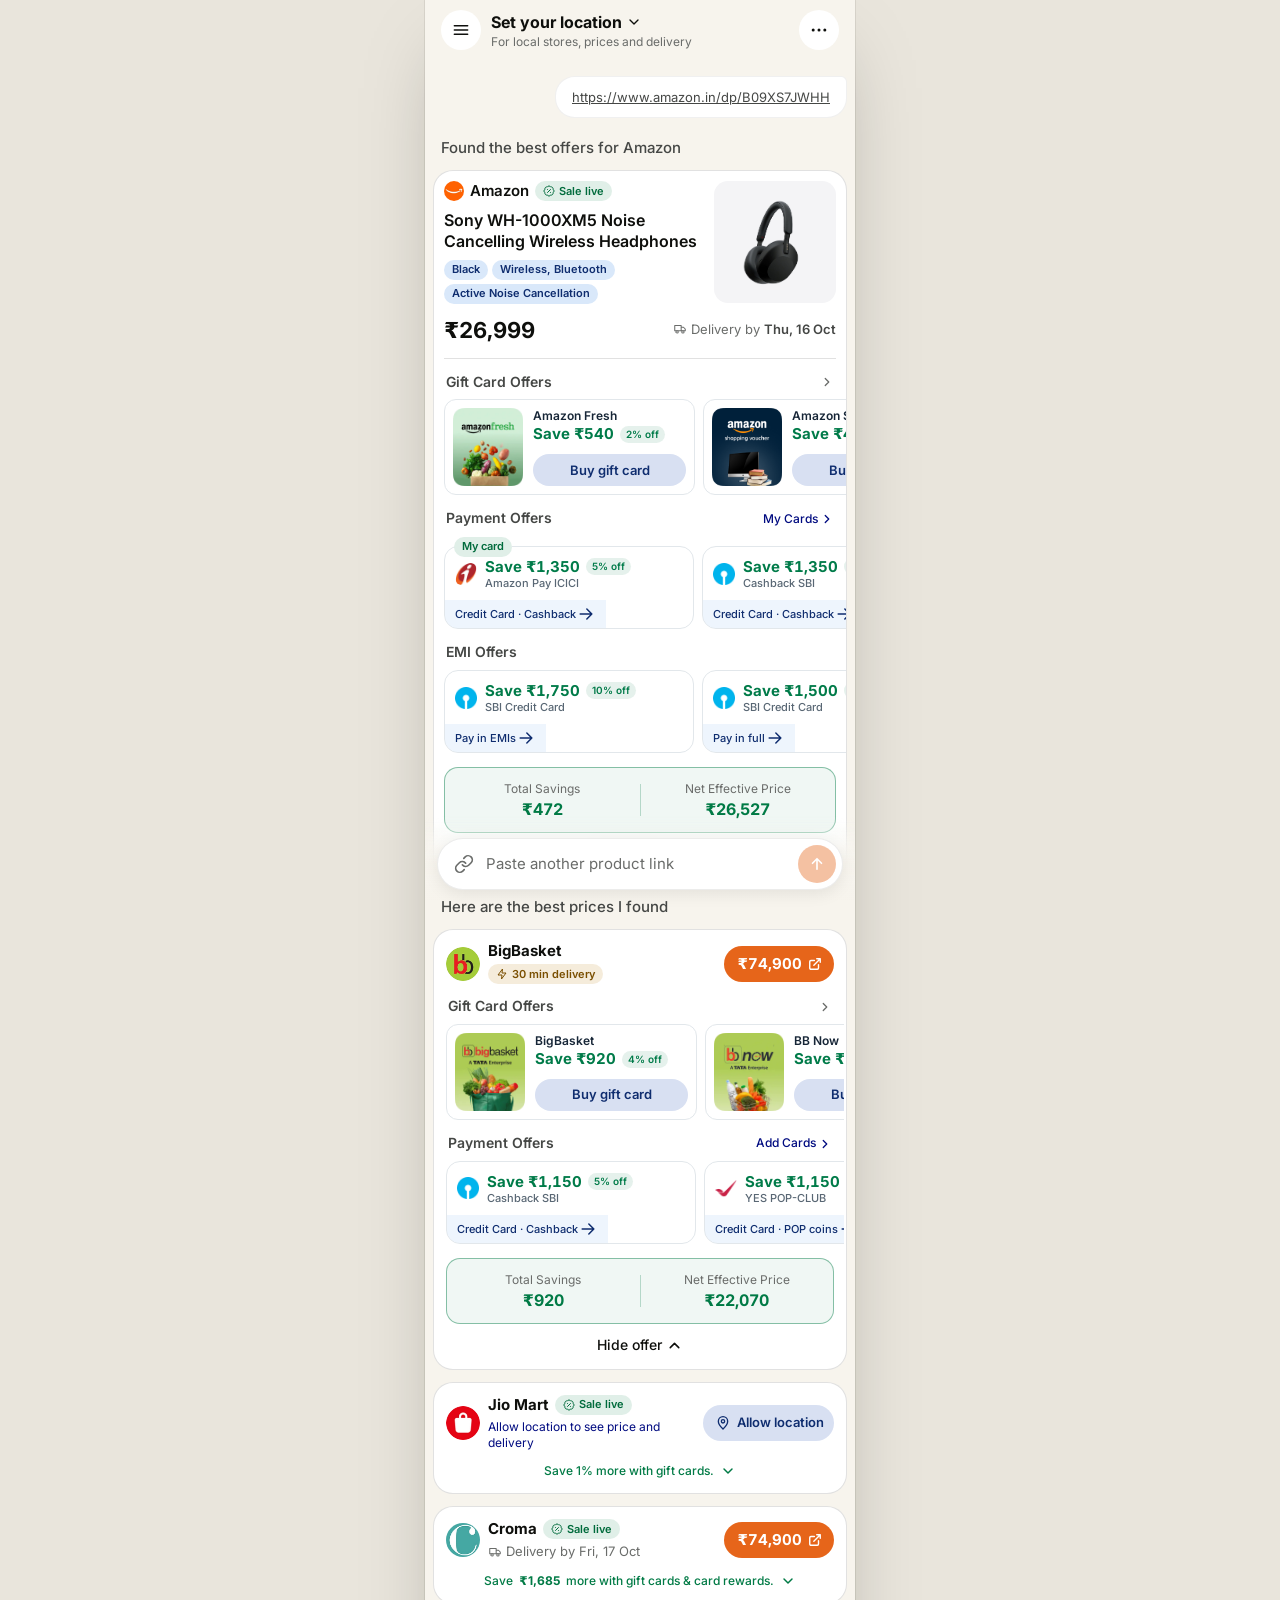
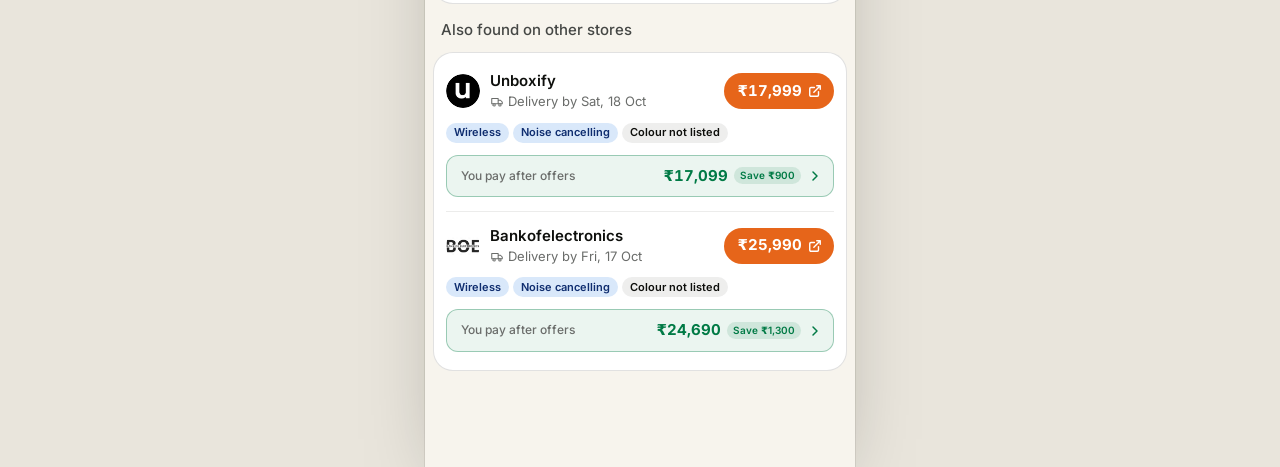
==== commit eefbaa0b: "Publish redesign/results-v5.html" ====
--- a/save8-local/redesign/results-v5.html
+++ b/save8-local/redesign/results-v5.html
@@ -81,6 +81,9 @@
 .sh h3{font-size:14px;font-weight:600;color:var(--body)}
 .sh a,.sh button{display:inline-flex;align-items:center;gap:2px;font-size:12px;font-weight:500;color:var(--link)}
 .sh .chev{color:var(--muted)}
+/* Icon wrappers inside links and buttons: centre the svg on the text, not the baseline */
+a > span[data-icon], button > span[data-icon], p > span[data-icon]{display:inline-flex;align-items:center}
+span[data-icon] > svg{display:block}
 
 /* Rails */
 .rail{display:flex;gap:8px;overflow-x:auto;scroll-snap-type:x mandatory;scrollbar-width:none;margin-right:-10px;padding-right:10px}
@@ -106,7 +109,8 @@
 .bo .body img{width:22px;height:22px;border-radius:6px;flex:none;object-fit:cover}
 .bo .tx{min-width:0;display:flex;flex-direction:column}
 .bo .bn{font-size:11px;font-weight:500;color:var(--muted-2);line-height:14px;white-space:nowrap;overflow:hidden;text-overflow:ellipsis}
-.bo .foot{display:flex;justify-content:space-between;align-items:center;padding:10px;background:rgba(217,232,250,.45);color:var(--chip-ink);font-size:11px;font-weight:500;line-height:14px}
+.bo .foot{display:flex;justify-content:space-between;align-items:center;padding:4px 10px;min-height:28px;background:rgba(217,232,250,.45);color:var(--chip-ink);font-size:11px;font-weight:500;line-height:14px}
+.bo .save{line-height:19px}
 .bo .foot svg{width:20px;height:20px;flex:none}
 .bo:hover .foot{background:rgba(217,232,250,.75)}
 .mycard{position:absolute;left:10px;top:0;z-index:1;background:#fff;border-radius:999px}
@@ -229,7 +233,6 @@
       <div class="sc-top">
         <img class="logo34" src="assets-v5/logos/stores/bigbasket.png" alt="">
         <div class="sc-name"><div class="nr"><b>BigBasket</b></div><span><span class="tag warn" data-icon="bolt">30 min delivery</span></span></div>
-        <span class="fpa">For price &amp; availability</span>
         <a class="price-btn num" href="#" data-toast="Opens BigBasket in a new tab.">₹74,900 <span data-icon="ext"></span></a>
       </div>
       <div class="offers">
